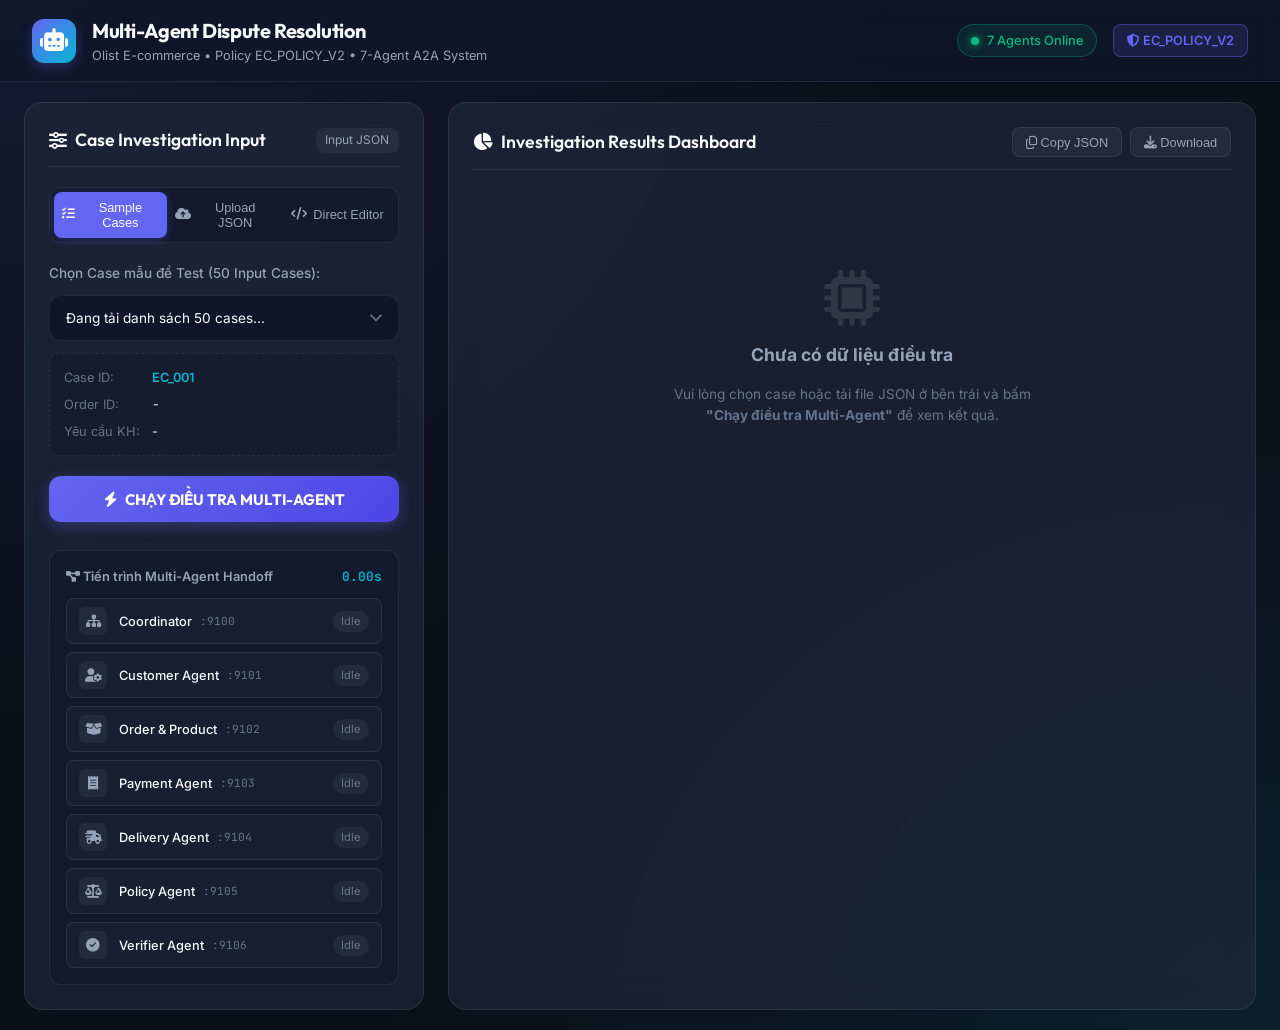
==== src/web/static/index.html @ 31a6c30f "test01" ====
<!DOCTYPE html>
<html lang="vi">
<head>
  <meta charset="UTF-8">
  <meta name="viewport" content="width=device-width, initial-scale=1.0">
  <title>Multi-Agent E-commerce Dispute Resolution Dashboard</title>

  <!-- Google Fonts -->
  <link rel="preconnect" href="https://fonts.googleapis.com">
  <link rel="preconnect" href="https://fonts.gstatic.com" crossorigin>
  <link href="https://fonts.googleapis.com/css2?family=Inter:wght@300;400;500;600;700&family=Outfit:wght@500;600;700;800&family=JetBrains+Mono:wght@400;500&display=swap" rel="stylesheet">
  
  <!-- FontAwesome Icons -->
  <link rel="stylesheet" href="https://cdnjs.cloudflare.com/ajax/libs/font-awesome/6.4.0/css/all.min.css">

  <!-- Custom CSS -->
  <link rel="stylesheet" href="styles.css">
</head>
<body>

  <!-- App Header -->
  <header class="app-header">
    <div class="logo-container">
      <div class="logo-icon">
        <i class="fa-solid fa-robot"></i>
      </div>
      <div>
        <h1>Multi-Agent Dispute Resolution</h1>
        <p class="subtitle">Olist E-commerce • Policy EC_POLICY_V2 • 7-Agent A2A System</p>
      </div>
    </div>

    <div class="header-status">
      <div class="status-pill active">
        <span class="pulse-dot"></span>
        <span class="status-text">7 Agents Online</span>
      </div>
      <div class="policy-badge">
        <i class="fa-solid fa-shield-halved"></i> EC_POLICY_V2
      </div>
    </div>
  </header>

  <!-- Main Container -->
  <main class="main-container">

    <!-- Left Column: Input Controls & Agent Stepper -->
    <section class="panel input-panel">
      <div class="panel-header">
        <h2><i class="fa-solid fa-sliders"></i> Case Investigation Input</h2>
        <span class="badge">Input JSON</span>
      </div>

      <!-- Input Mode Tabs -->
      <div class="tabs">
        <button class="tab-btn active" data-tab="sample"><i class="fa-solid fa-list-check"></i> Sample Cases</button>
        <button class="tab-btn" data-tab="dragdrop"><i class="fa-solid fa-cloud-arrow-up"></i> Upload JSON</button>
        <button class="tab-btn" data-tab="raw"><i class="fa-solid fa-code"></i> Direct Editor</button>
      </div>

      <!-- Tab Content 1: Sample Case Dropdown -->
      <div class="tab-content active" id="tab-sample">
        <label class="form-label">Chọn Case mẫu để Test (50 Input Cases):</label>
        <div class="custom-select-container" id="custom-select">
          <div class="custom-select-trigger" id="custom-select-trigger">
            <span id="custom-select-label">Đang tải danh sách 50 cases...</span>
            <i class="fa-solid fa-chevron-down select-icon"></i>
          </div>
          <div class="custom-select-options hidden" id="custom-select-options">
            <!-- Populated via JS with fixed max-height scrollbar -->
          </div>
        </div>

        <div class="case-preview-card" id="sample-preview">
          <div class="preview-row">
            <span class="label">Case ID:</span>
            <span class="value highlight" id="prev-case-id">EC_001</span>
          </div>
          <div class="preview-row">
            <span class="label">Order ID:</span>
            <span class="value mono" id="prev-order-id">-</span>
          </div>
          <div class="preview-row">
            <span class="label">Yêu cầu KH:</span>
            <span class="value" id="prev-message">-</span>
          </div>
        </div>
      </div>

      <!-- Tab Content 2: Drag & Drop Zone -->
      <div class="tab-content" id="tab-dragdrop">
        <div class="dropzone" id="dropzone">
          <i class="fa-solid fa-file-arrow-up drop-icon"></i>
          <h3>Kéo thả file EC_xxx.json vào đây</h3>
          <p>hoặc nhấn để chọn file từ máy tính</p>
          <input type="file" id="file-input" accept=".json" class="hidden-file-input">
          <div class="file-name-badge hidden" id="file-name-badge">
            <i class="fa-solid fa-file-code"></i> <span id="file-name-text">file.json</span>
          </div>
        </div>
      </div>

      <!-- Tab Content 3: Raw JSON Editor -->
      <div class="tab-content" id="tab-raw">
        <label for="raw-json-editor" class="form-label">Nhập hoặc Dán trực tiếp JSON Input:</label>
        <textarea id="raw-json-editor" class="json-textarea" spellcheck="false" placeholder='{
  "case_id": "EC_001",
  "customer_request": {
    "claimed_order_id": "9b75cdaf2d85857ef023980e15d01546"
  }
}'></textarea>
      </div>

      <!-- Action Button -->
      <button id="btn-run" class="btn-primary">
        <i class="fa-solid fa-bolt"></i> CHẠY ĐIỀU TRA MULTI-AGENT
      </button>

      <!-- Multi-Agent Stepper Progress -->
      <div class="agent-stepper-container">
        <div class="stepper-title">
          <span><i class="fa-solid fa-diagram-project"></i> Tiến trình Multi-Agent Handoff</span>
          <span class="stepper-time" id="stepper-timer">0.00s</span>
        </div>

        <div class="agent-nodes">
          <div class="agent-node" id="node-coordinator">
            <div class="node-icon"><i class="fa-solid fa-sitemap"></i></div>
            <div class="node-info">
              <div class="node-name">Coordinator</div>
              <div class="node-port">:9100</div>
            </div>
            <div class="node-status">Idle</div>
          </div>

          <div class="agent-node" id="node-customer">
            <div class="node-icon"><i class="fa-solid fa-user-gear"></i></div>
            <div class="node-info">
              <div class="node-name">Customer Agent</div>
              <div class="node-port">:9101</div>
            </div>
            <div class="node-status">Idle</div>
          </div>

          <div class="agent-node" id="node-order_product">
            <div class="node-icon"><i class="fa-solid fa-box-open"></i></div>
            <div class="node-info">
              <div class="node-name">Order & Product</div>
              <div class="node-port">:9102</div>
            </div>
            <div class="node-status">Idle</div>
          </div>

          <div class="agent-node" id="node-payment">
            <div class="node-icon"><i class="fa-solid fa-receipt"></i></div>
            <div class="node-info">
              <div class="node-name">Payment Agent</div>
              <div class="node-port">:9103</div>
            </div>
            <div class="node-status">Idle</div>
          </div>

          <div class="agent-node" id="node-delivery">
            <div class="node-icon"><i class="fa-solid fa-truck-fast"></i></div>
            <div class="node-info">
              <div class="node-name">Delivery Agent</div>
              <div class="node-port">:9104</div>
            </div>
            <div class="node-status">Idle</div>
          </div>

          <div class="agent-node" id="node-policy">
            <div class="node-icon"><i class="fa-solid fa-scale-balanced"></i></div>
            <div class="node-info">
              <div class="node-name">Policy Agent</div>
              <div class="node-port">:9105</div>
            </div>
            <div class="node-status">Idle</div>
          </div>

          <div class="agent-node" id="node-verifier">
            <div class="node-icon"><i class="fa-solid fa-circle-check"></i></div>
            <div class="node-info">
              <div class="node-name">Verifier Agent</div>
              <div class="node-port">:9106</div>
            </div>
            <div class="node-status">Idle</div>
          </div>
        </div>
      </div>
    </section>

    <!-- Right Column: Output Results Dashboard -->
    <section class="panel output-panel">
      <div class="panel-header">
        <h2><i class="fa-solid fa-chart-pie"></i> Investigation Results Dashboard</h2>
        <div class="output-actions">
          <button id="btn-copy-json" class="btn-secondary" title="Sao chép JSON"><i class="fa-regular fa-copy"></i> Copy JSON</button>
          <button id="btn-download-json" class="btn-secondary" title="Tải JSON"><i class="fa-solid fa-download"></i> Download</button>
        </div>
      </div>

      <!-- Empty State before running -->
      <div id="output-placeholder" class="placeholder-state">
        <i class="fa-solid fa-microchip placeholder-icon"></i>
        <h3>Chưa có dữ liệu điều tra</h3>
        <p>Vui lòng chọn case hoặc tải file JSON ở bên trái và bấm <strong>"Chạy điều tra Multi-Agent"</strong> để xem kết quả.</p>
      </div>

      <!-- Results Content Grid -->
      <div id="output-results" class="results-content hidden">

        <!-- Hero Case Summary Banner -->
        <div class="hero-summary-card" id="hero-card">
          <div class="hero-main">
            <div class="status-badge-large" id="res-status-badge">
              <i class="fa-solid fa-circle-exclamation"></i> ACTION REQUIRED
            </div>
            <div class="primary-issue-title" id="res-primary-issue">
              late_delivery_seller
            </div>
            <div class="confidence-tag">
              <i class="fa-solid fa-bullseye"></i> Confidence: <span id="res-confidence">0.95</span>
            </div>
          </div>

          <div class="hero-refund-box">
            <div class="refund-label">Số tiền đề xuất hoàn</div>
            <div class="refund-amount" id="res-refund-amount">R$ 18.27</div>
            <div class="refund-currency">BRL</div>
          </div>
        </div>

        <!-- Metric Grid -->
        <div class="grid-2col">

          <!-- Secondary Issues & Root Causes Card -->
          <div class="result-card">
            <div class="card-header"><i class="fa-solid fa-layer-group"></i> Phân tích Vấn đề & Nguyên nhân</div>
            
            <div class="metric-group">
              <span class="metric-label">Secondary Issues:</span>
              <div class="tag-list" id="res-secondary-issues">
                <!-- tags injected here -->
              </div>
            </div>

            <div class="metric-group">
              <span class="metric-label">Root Cause (Nguyên nhân gốc):</span>
              <div class="cause-box" id="res-root-cause">
                -
              </div>
            </div>

            <div class="metric-group">
              <span class="metric-label">Responsible Party (Bên chịu trách nhiệm):</span>
              <div class="party-box" id="res-responsible-party">
                -
              </div>
            </div>
          </div>

          <!-- Delivery Analysis Card -->
          <div class="result-card">
            <div class="card-header"><i class="fa-solid fa-truck-ramp-box"></i> Phân tích Giao nhận (Delivery)</div>
            
            <div class="metric-row">
              <span>Đã giao thực tế:</span>
              <strong class="mono" id="res-delivered-at">-</strong>
            </div>
            <div class="metric-row">
              <span>Dự kiến giao:</span>
              <strong class="mono" id="res-estimated-at">-</strong>
            </div>
            <div class="metric-row">
              <span>Chênh lệch giờ (Variance):</span>
              <strong class="highlight-var" id="res-delivery-var">-</strong>
            </div>
            <div class="metric-row">
              <span>Seller trễ bàn giao:</span>
              <span class="tag-list" id="res-late-sellers">-</span>
            </div>
          </div>

          <!-- Payment Reconciliation Card -->
          <div class="result-card">
            <div class="card-header"><i class="fa-solid fa-calculator"></i> Đối soát Tài chính (Payment)</div>

            <div class="metric-row">
              <span>Tổng tiền hàng:</span>
              <span class="mono" id="res-item-total">-</span>
            </div>
            <div class="metric-row">
              <span>Phí vận chuyển:</span>
              <span class="mono" id="res-freight-total">-</span>
            </div>
            <div class="metric-row bold">
              <span>Tổng tiền dự kiến:</span>
              <span class="mono" id="res-expected-total">-</span>
            </div>
            <div class="metric-row bold">
              <span>Tổng tiền thực trả:</span>
              <span class="mono" id="res-paid-total">-</span>
            </div>
            <div class="metric-row">
              <span>Trạng thái Reconciled:</span>
              <span id="res-reconciled-badge">-</span>
            </div>
          </div>

          <!-- Actions & Evidence Card -->
          <div class="result-card">
            <div class="card-header"><i class="fa-solid fa-list-check"></i> Hành động Xử lý & Bằng chứng</div>

            <div class="metric-group">
              <span class="metric-label">Resolution Actions:</span>
              <ol class="action-list" id="res-actions-list">
                <!-- injected -->
              </ol>
            </div>

            <div class="metric-group">
              <span class="metric-label">Grounded Evidence IDs (<span id="res-evidence-count">0</span>):</span>
              <div class="tag-list compact" id="res-evidence-tags">
                <!-- injected -->
              </div>
            </div>
          </div>

        </div>

        <!-- Raw JSON Viewer Accordion -->
        <div class="json-viewer-card">
          <div class="card-header">
            <span><i class="fa-solid fa-code"></i> Output JSON Schema Chi tiết</span>
            <button id="toggle-json-btn" class="btn-text">Thu gọn / Mở rộng</button>
          </div>
          <pre id="raw-json-output" class="json-code-block"><code>{}</code></pre>
        </div>

      </div>
    </section>

  </main>

  <script src="app.js"></script>
</body>
</html>
---- src/web/static/styles.css ----
/* Multi-Agent Dispute Resolution Dashboard Stylesheet */
:root {
  --bg-main: #0b0f19;
  --bg-card: rgba(30, 41, 59, 0.7);
  --bg-card-hover: rgba(30, 41, 59, 0.9);
  --border-color: rgba(255, 255, 255, 0.08);
  --border-highlight: rgba(99, 102, 241, 0.4);
  
  --text-primary: #f8fafc;
  --text-secondary: #94a3b8;
  --text-muted: #64748b;

  --accent-primary: #6366f1;
  --accent-secondary: #06b6d4;
  --color-success: #10b981;
  --color-warning: #f59e0b;
  --color-danger: #ef4444;
  
  --font-sans: 'Inter', system-ui, -apple-system, sans-serif;
  --font-display: 'Outfit', sans-serif;
  --font-mono: 'JetBrains Mono', monospace;

  --radius-sm: 8px;
  --radius-md: 12px;
  --radius-lg: 18px;

  --shadow-glow: 0 0 25px rgba(99, 102, 241, 0.15);
}

* {
  box-sizing: border-box;
  margin: 0;
  padding: 0;
}

body {
  background-color: var(--bg-main);
  background-image: 
    radial-gradient(at 0% 0%, rgba(99, 102, 241, 0.12) 0px, transparent 50%),
    radial-gradient(at 100% 100%, rgba(6, 182, 212, 0.1) 0px, transparent 50%);
  color: var(--text-primary);
  font-family: var(--font-sans);
  min-height: 100vh;
  line-height: 1.5;
  overflow-x: hidden;
  width: 100vw;
}

/* App Header */
.app-header {
  display: flex;
  justify-content: space-between;
  align-items: center;
  padding: 1rem 2rem;
  background: rgba(15, 23, 42, 0.8);
  backdrop-filter: blur(12px);
  border-bottom: 1px solid var(--border-color);
  position: sticky;
  top: 0;
  z-index: 100;
  width: 100%;
  box-sizing: border-box;
}

.logo-container {
  display: flex;
  align-items: center;
  gap: 1rem;
}

.logo-icon {
  width: 44px;
  height: 44px;
  background: linear-gradient(135deg, var(--accent-primary), var(--accent-secondary));
  border-radius: var(--radius-md);
  display: flex;
  align-items: center;
  justify-content: center;
  font-size: 1.4rem;
  color: #fff;
  box-shadow: 0 4px 12px rgba(99, 102, 241, 0.3);
}

.logo-container h1 {
  font-family: var(--font-display);
  font-size: 1.25rem;
  font-weight: 700;
  letter-spacing: -0.02em;
}

.subtitle {
  font-size: 0.8rem;
  color: var(--text-secondary);
}

.header-status {
  display: flex;
  align-items: center;
  gap: 1rem;
}

.status-pill {
  display: flex;
  align-items: center;
  gap: 0.5rem;
  background: rgba(16, 185, 129, 0.1);
  border: 1px solid rgba(16, 185, 129, 0.3);
  color: var(--color-success);
  padding: 0.35rem 0.8rem;
  border-radius: 999px;
  font-size: 0.8rem;
  font-weight: 500;
}

.pulse-dot {
  width: 8px;
  height: 8px;
  background-color: var(--color-success);
  border-radius: 50%;
  box-shadow: 0 0 8px var(--color-success);
  animation: pulse 1.5s infinite;
}

@keyframes pulse {
  0% { transform: scale(0.95); opacity: 0.8; }
  50% { transform: scale(1.2); opacity: 1; }
  100% { transform: scale(0.95); opacity: 0.8; }
}

.policy-badge {
  background: rgba(99, 102, 241, 0.15);
  border: 1px solid var(--border-highlight);
  color: var(--accent-primary);
  padding: 0.35rem 0.8rem;
  border-radius: var(--radius-sm);
  font-size: 0.8rem;
  font-weight: 600;
}

/* Main Container Grid */
.main-container {
  display: grid;
  grid-template-columns: 400px minmax(0, 1fr);
  gap: 1.5rem;
  padding: 1.25rem 1.5rem;
  max-width: 1600px;
  margin: 0 auto;
  width: 100%;
  box-sizing: border-box;
}

@media (max-width: 1100px) {
  .main-container {
    grid-template-columns: 1fr;
  }
}

/* Panel Layout */
.panel {
  background: var(--bg-card);
  backdrop-filter: blur(16px);
  border: 1px solid var(--border-color);
  border-radius: var(--radius-lg);
  padding: 1.5rem;
  display: flex;
  flex-direction: column;
  gap: 1.25rem;
}

.panel-header {
  display: flex;
  justify-content: space-between;
  align-items: center;
  padding-bottom: 0.75rem;
  border-bottom: 1px solid var(--border-color);
}

.panel-header h2 {
  font-family: var(--font-display);
  font-size: 1.1rem;
  font-weight: 600;
  display: flex;
  align-items: center;
  gap: 0.5rem;
  color: var(--text-primary);
}

.badge {
  background: rgba(255, 255, 255, 0.05);
  color: var(--text-secondary);
  padding: 0.2rem 0.6rem;
  border-radius: var(--radius-sm);
  font-size: 0.75rem;
}

/* Tabs */
.tabs {
  display: flex;
  background: rgba(15, 23, 42, 0.6);
  padding: 4px;
  border-radius: var(--radius-md);
  border: 1px solid var(--border-color);
}

.tab-btn {
  flex: 1;
  background: transparent;
  border: none;
  color: var(--text-secondary);
  padding: 0.5rem;
  border-radius: var(--radius-sm);
  font-size: 0.8rem;
  font-weight: 500;
  cursor: pointer;
  transition: all 0.2s;
  display: flex;
  align-items: center;
  justify-content: center;
  gap: 0.4rem;
}

.tab-btn:hover {
  color: var(--text-primary);
}

.tab-btn.active {
  background: var(--accent-primary);
  color: #fff;
  box-shadow: 0 2px 8px rgba(99, 102, 241, 0.3);
}

/* Tab Contents */
.tab-content {
  display: none;
}

.tab-content.active {
  display: flex;
  flex-direction: column;
  gap: 0.75rem;
}

.form-label {
  font-size: 0.85rem;
  font-weight: 500;
  color: var(--text-secondary);
}

.custom-select-container {
  position: relative;
  width: 100%;
}

.custom-select-trigger {
  width: 100%;
  background: rgba(15, 23, 42, 0.95);
  border: 1px solid var(--border-color);
  color: var(--text-primary);
  padding: 0.75rem 1rem;
  border-radius: var(--radius-md);
  font-family: var(--font-sans);
  font-size: 0.85rem;
  cursor: pointer;
  display: flex;
  justify-content: space-between;
  align-items: center;
  user-select: none;
  transition: border-color 0.2s;
}

.custom-select-trigger:hover, .custom-select-container.open .custom-select-trigger {
  border-color: var(--accent-primary);
}

.custom-select-options {
  position: absolute;
  top: calc(100% + 6px); /* ALWAYS POPS DOWNWARDS */
  left: 0;
  right: 0;
  background: #0f172a;
  border: 1px solid var(--border-highlight);
  border-radius: var(--radius-md);
  max-height: 220px; /* Displays ~6-7 items */
  overflow-y: auto;
  z-index: 1000;
  box-shadow: 0 12px 30px rgba(0, 0, 0, 0.6);
  display: flex;
  flex-direction: column;
}

/* Custom Scrollbar for Options Dropdown */
.custom-select-options::-webkit-scrollbar {
  width: 6px;
}

.custom-select-options::-webkit-scrollbar-track {
  background: rgba(15, 23, 42, 0.6);
}

.custom-select-options::-webkit-scrollbar-thumb {
  background: var(--accent-primary);
  border-radius: 999px;
}

.custom-select-option {
  padding: 0.65rem 1rem;
  font-size: 0.85rem;
  color: var(--text-secondary);
  cursor: pointer;
  transition: all 0.15s;
  border-bottom: 1px solid rgba(255, 255, 255, 0.03);
}

.custom-select-option:last-child {
  border-bottom: none;
}

.custom-select-option:hover, .custom-select-option.selected {
  background: rgba(99, 102, 241, 0.2);
  color: #fff;
  font-weight: 600;
}

.select-icon {
  position: absolute;
  right: 1rem;
  top: 50%;
  transform: translateY(-50%);
  color: var(--text-muted);
  pointer-events: none;
}

.case-preview-card {
  background: rgba(15, 23, 42, 0.4);
  border: 1px dashed var(--border-color);
  border-radius: var(--radius-md);
  padding: 0.85rem;
  display: flex;
  flex-direction: column;
  gap: 0.5rem;
  font-size: 0.8rem;
}

.preview-row {
  display: flex;
  gap: 0.5rem;
}

.preview-row .label {
  color: var(--text-muted);
  min-width: 80px;
}

.preview-row .value {
  color: var(--text-primary);
  word-break: break-all;
}

.preview-row .value.highlight {
  color: var(--accent-secondary);
  font-weight: 600;
}

/* Dropzone */
.dropzone {
  border: 2px dashed var(--border-highlight);
  background: rgba(99, 102, 241, 0.03);
  border-radius: var(--radius-md);
  padding: 2rem 1rem;
  text-align: center;
  cursor: pointer;
  transition: all 0.2s;
  position: relative;
}

.dropzone:hover, .dropzone.dragover {
  background: rgba(99, 102, 241, 0.08);
  border-color: var(--accent-primary);
}

.drop-icon {
  font-size: 2.2rem;
  color: var(--accent-primary);
  margin-bottom: 0.5rem;
}

.dropzone h3 {
  font-size: 0.9rem;
  font-weight: 600;
}

.dropzone p {
  font-size: 0.75rem;
  color: var(--text-muted);
}

.hidden-file-input {
  display: none;
}

.file-name-badge {
  margin-top: 0.75rem;
  display: inline-flex;
  align-items: center;
  gap: 0.4rem;
  background: rgba(99, 102, 241, 0.2);
  color: var(--accent-primary);
  padding: 0.3rem 0.7rem;
  border-radius: var(--radius-sm);
  font-size: 0.8rem;
}

.hidden {
  display: none !important;
}

/* JSON Textarea */
.json-textarea {
  width: 100%;
  height: 140px;
  background: rgba(15, 23, 42, 0.8);
  border: 1px solid var(--border-color);
  border-radius: var(--radius-md);
  color: #38bdf8;
  font-family: var(--font-mono);
  font-size: 0.8rem;
  padding: 0.75rem;
  resize: vertical;
  outline: none;
}

.json-textarea:focus {
  border-color: var(--accent-primary);
}

/* Buttons */
.btn-primary {
  width: 100%;
  background: linear-gradient(135deg, var(--accent-primary), #4f46e5);
  color: #fff;
  border: none;
  padding: 0.85rem 1.25rem;
  border-radius: var(--radius-md);
  font-family: var(--font-display);
  font-size: 0.95rem;
  font-weight: 700;
  cursor: pointer;
  display: flex;
  align-items: center;
  justify-content: center;
  gap: 0.5rem;
  box-shadow: 0 4px 14px rgba(99, 102, 241, 0.35);
  transition: all 0.2s;
}

.btn-primary:hover {
  transform: translateY(-1px);
  box-shadow: 0 6px 18px rgba(99, 102, 241, 0.45);
}

.btn-secondary {
  background: rgba(255, 255, 255, 0.05);
  border: 1px solid var(--border-color);
  color: var(--text-secondary);
  padding: 0.4rem 0.8rem;
  border-radius: var(--radius-sm);
  font-size: 0.8rem;
  cursor: pointer;
  transition: all 0.2s;
}

.btn-secondary:hover {
  background: rgba(255, 255, 255, 0.1);
  color: var(--text-primary);
}

/* Agent Stepper Visualizer */
.agent-stepper-container {
  background: rgba(15, 23, 42, 0.5);
  border: 1px solid var(--border-color);
  border-radius: var(--radius-md);
  padding: 1rem;
  margin-top: 0.5rem;
}

.stepper-title {
  display: flex;
  justify-content: space-between;
  font-size: 0.8rem;
  font-weight: 600;
  color: var(--text-secondary);
  margin-bottom: 0.75rem;
}

.stepper-time {
  color: var(--accent-secondary);
  font-family: var(--font-mono);
}

.agent-nodes {
  display: flex;
  flex-direction: column;
  gap: 0.5rem;
}

.agent-node {
  display: flex;
  align-items: center;
  gap: 0.75rem;
  background: rgba(30, 41, 59, 0.4);
  border: 1px solid var(--border-color);
  padding: 0.5rem 0.75rem;
  border-radius: var(--radius-sm);
  transition: all 0.3s;
}

.agent-node.running {
  border-color: var(--accent-secondary);
  background: rgba(6, 182, 212, 0.1);
}

.agent-node.completed {
  border-color: var(--color-success);
  background: rgba(16, 185, 129, 0.08);
}

.node-icon {
  width: 28px;
  height: 28px;
  border-radius: 6px;
  background: rgba(255, 255, 255, 0.05);
  display: flex;
  align-items: center;
  justify-content: center;
  font-size: 0.85rem;
  color: var(--text-secondary);
}

.agent-node.running .node-icon {
  color: var(--accent-secondary);
  animation: pulse 1s infinite;
}

.agent-node.completed .node-icon {
  color: var(--color-success);
}

.node-info {
  flex: 1;
  display: flex;
  align-items: center;
  gap: 0.5rem;
}

.node-name {
  font-size: 0.8rem;
  font-weight: 500;
}

.node-port {
  font-size: 0.7rem;
  color: var(--text-muted);
  font-family: var(--font-mono);
}

.node-status {
  font-size: 0.7rem;
  padding: 0.15rem 0.5rem;
  border-radius: 999px;
  background: rgba(255, 255, 255, 0.05);
  color: var(--text-muted);
}

.agent-node.completed .node-status {
  background: rgba(16, 185, 129, 0.2);
  color: var(--color-success);
}

/* Output Dashboard Panel */
.output-actions {
  display: flex;
  gap: 0.5rem;
}

.placeholder-state {
  display: flex;
  flex-direction: column;
  align-items: center;
  justify-content: center;
  padding: 5rem 2rem;
  text-align: center;
  color: var(--text-muted);
  gap: 1rem;
}

.placeholder-icon {
  font-size: 3.5rem;
  color: rgba(255, 255, 255, 0.1);
}

.placeholder-state h3 {
  font-size: 1.1rem;
  color: var(--text-secondary);
}

.placeholder-state p {
  font-size: 0.85rem;
  max-width: 400px;
}

.results-content {
  display: flex;
  flex-direction: column;
  gap: 1.25rem;
}

/* Hero Summary Card */
.hero-summary-card {
  background: linear-gradient(135deg, rgba(30, 41, 59, 0.9), rgba(15, 23, 42, 0.9));
  border: 1px solid var(--border-highlight);
  border-radius: var(--radius-md);
  padding: 1.25rem;
  display: flex;
  justify-content: space-between;
  align-items: center;
  box-shadow: var(--shadow-glow);
}

.status-badge-large {
  display: inline-flex;
  align-items: center;
  gap: 0.5rem;
  background: rgba(239, 68, 68, 0.15);
  border: 1px solid rgba(239, 68, 68, 0.4);
  color: var(--color-danger);
  padding: 0.35rem 0.85rem;
  border-radius: 999px;
  font-size: 0.75rem;
  font-weight: 700;
  letter-spacing: 0.05em;
}

.status-badge-large.no-action {
  background: rgba(16, 185, 129, 0.15);
  border-color: rgba(16, 185, 129, 0.4);
  color: var(--color-success);
}

.primary-issue-title {
  font-family: var(--font-display);
  font-size: 1.5rem;
  font-weight: 800;
  color: #fff;
  margin: 0.35rem 0;
}

.confidence-tag {
  font-size: 0.8rem;
  color: var(--text-secondary);
}

.hero-refund-box {
  background: rgba(16, 185, 129, 0.1);
  border: 1px solid rgba(16, 185, 129, 0.3);
  padding: 1rem 1.5rem;
  border-radius: var(--radius-md);
  text-align: right;
}

.refund-label {
  font-size: 0.75rem;
  color: var(--text-secondary);

}

.refund-amount {
  font-family: var(--font-display);
  font-size: 1.8rem;
  font-weight: 800;
  color: var(--color-success);
}

.refund-currency {
  font-size: 0.7rem;
  color: var(--text-muted);
}

/* Metric Grid */
.grid-2col {
  display: grid;
  grid-template-columns: 1fr 1fr;
  gap: 1rem;
}

@media (max-width: 768px) {
  .grid-2col {
    grid-template-columns: 1fr;
  }
}

.result-card {
  background: rgba(15, 23, 42, 0.6);
  border: 1px solid var(--border-color);
  border-radius: var(--radius-md);
  padding: 1rem;
  display: flex;
  flex-direction: column;
  gap: 0.75rem;
}

.card-header {
  font-size: 0.85rem;
  font-weight: 600;
  color: var(--accent-secondary);
  display: flex;
  align-items: center;
  gap: 0.4rem;
  padding-bottom: 0.5rem;
  border-bottom: 1px solid var(--border-color);
}

.metric-group {
  display: flex;
  flex-direction: column;
  gap: 0.35rem;
}

.metric-label {
  font-size: 0.75rem;
  color: var(--text-muted);
}

.metric-row {
  display: flex;
  justify-content: space-between;
  font-size: 0.8rem;
  color: var(--text-secondary);
}

.metric-row.bold {
  color: var(--text-primary);
  font-weight: 600;
}

.mono {
  font-family: var(--font-mono);
}

.highlight-var {
  color: #f43f5e;
  font-weight: 700;
  font-family: var(--font-mono);
}

.tag-list {
  display: flex;
  flex-wrap: wrap;
  gap: 0.35rem;
}

.tag {
  background: rgba(255, 255, 255, 0.05);
  border: 1px solid var(--border-color);
  color: var(--text-primary);
  padding: 0.2rem 0.5rem;
  border-radius: var(--radius-sm);
  font-size: 0.75rem;
}

.tag.evidence {
  background: rgba(99, 102, 241, 0.15);
  border-color: rgba(99, 102, 241, 0.3);
  color: #a5b4fc;
  font-family: var(--font-mono);
}

.action-list {
  padding-left: 1.2rem;
  font-size: 0.8rem;
  color: var(--text-primary);
  display: flex;
  flex-direction: column;
  gap: 0.25rem;
}

.action-list li {
  color: #38bdf8;
  font-weight: 500;
}

/* Raw JSON Accordion */
.json-viewer-card {
  background: rgba(15, 23, 42, 0.8);
  border: 1px solid var(--border-color);
  border-radius: var(--radius-md);
  overflow: hidden;
}

.json-viewer-card .card-header {
  padding: 0.75rem 1rem;
  border-bottom: 1px solid var(--border-color);
  justify-content: space-between;
}

.btn-text {
  background: none;
  border: none;
  color: var(--accent-secondary);
  font-size: 0.75rem;
  cursor: pointer;
}

.json-code-block {
  padding: 1rem;
  font-family: var(--font-mono);
  font-size: 0.8rem;
  color: #38bdf8;
  max-height: 350px;
  overflow-y: auto;
}
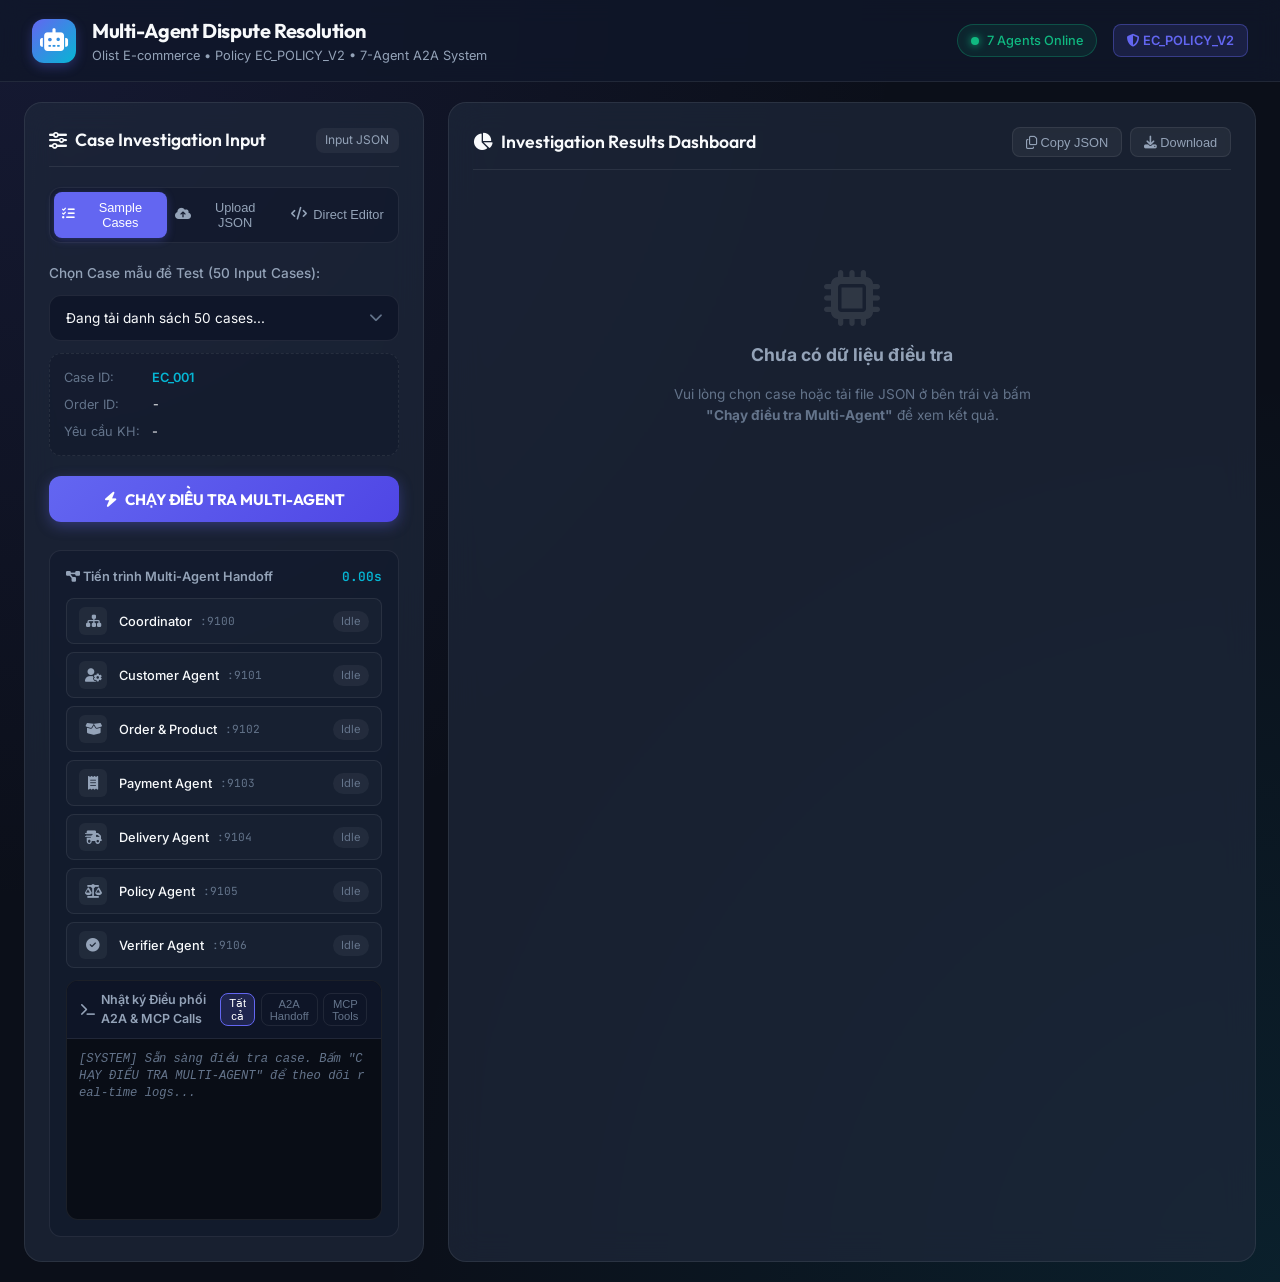
==== commit 457d069f: "test2" ====
--- a/src/web/static/index.html
+++ b/src/web/static/index.html
@@ -185,7 +185,21 @@
               <div class="node-port">:9106</div>
             </div>
             <div class="node-status">Idle</div>
-          </div>
+        </div>
+      </div>
+
+      <!-- Real-time A2A & MCP Trace Log Terminal -->
+      <div class="trace-terminal-container">
+        <div class="terminal-header">
+          <div class="terminal-title"><i class="fa-solid fa-terminal"></i> Nhật ký Điều phối A2A & MCP Calls</div>
+          <div class="terminal-filters">
+            <button class="filter-btn active" data-filter="all">Tất cả</button>
+            <button class="filter-btn" data-filter="a2a">A2A Handoff</button>
+            <button class="filter-btn" data-filter="mcp">MCP Tools</button>
+          </div>
+        </div>
+        <div class="terminal-body" id="trace-terminal-body">
+          <div class="log-line system">[SYSTEM] Sẵn sàng điều tra case. Bấm "CHẠY ĐIỀU TRA MULTI-AGENT" để theo dõi real-time logs...</div>
         </div>
       </div>
     </section>
--- a/src/web/static/styles.css
+++ b/src/web/static/styles.css
@@ -818,3 +818,107 @@
   max-height: 350px;
   overflow-y: auto;
 }
+
+/* Trace Terminal Console */
+.trace-terminal-container {
+  background: #090d16;
+  border: 1px solid var(--border-color);
+  border-radius: var(--radius-md);
+  overflow: hidden;
+  margin-top: 0.75rem;
+}
+
+.terminal-header {
+  background: rgba(15, 23, 42, 0.9);
+  padding: 0.6rem 0.85rem;
+  display: flex;
+  justify-content: space-between;
+  align-items: center;
+  border-bottom: 1px solid var(--border-color);
+}
+
+.terminal-title {
+  font-size: 0.78rem;
+  font-weight: 600;
+  color: var(--text-secondary);
+  display: flex;
+  align-items: center;
+  gap: 0.4rem;
+}
+
+.terminal-filters {
+  display: flex;
+  gap: 0.35rem;
+}
+
+.filter-btn {
+  background: transparent;
+  border: 1px solid var(--border-color);
+  color: var(--text-muted);
+  font-size: 0.7rem;
+  padding: 0.15rem 0.5rem;
+  border-radius: var(--radius-sm);
+  cursor: pointer;
+  transition: all 0.15s;
+}
+
+.filter-btn.active, .filter-btn:hover {
+  background: rgba(99, 102, 241, 0.2);
+  border-color: var(--accent-primary);
+  color: #fff;
+}
+
+.terminal-body {
+  padding: 0.75rem;
+  font-family: var(--font-mono);
+  font-size: 0.76rem;
+  height: 180px;
+  overflow-y: auto;
+  display: flex;
+  flex-direction: column;
+  gap: 0.35rem;
+}
+
+.terminal-body::-webkit-scrollbar {
+  width: 5px;
+}
+
+.terminal-body::-webkit-scrollbar-thumb {
+  background: #334155;
+  border-radius: 999px;
+}
+
+.log-line {
+  line-height: 1.4;
+  word-break: break-all;
+}
+
+.log-line.system {
+  color: var(--text-muted);
+  font-style: italic;
+}
+
+.log-line .tag-a2a {
+  color: var(--accent-secondary);
+  font-weight: bold;
+}
+
+.log-line .tag-mcp {
+  color: #a855f7;
+  font-weight: bold;
+}
+
+.log-line .tag-policy {
+  color: #f59e0b;
+  font-weight: bold;
+}
+
+.log-line .tag-verifier {
+  color: var(--color-success);
+  font-weight: bold;
+}
+
+.log-line .ts {
+  color: var(--text-muted);
+  margin-right: 0.4rem;
+}
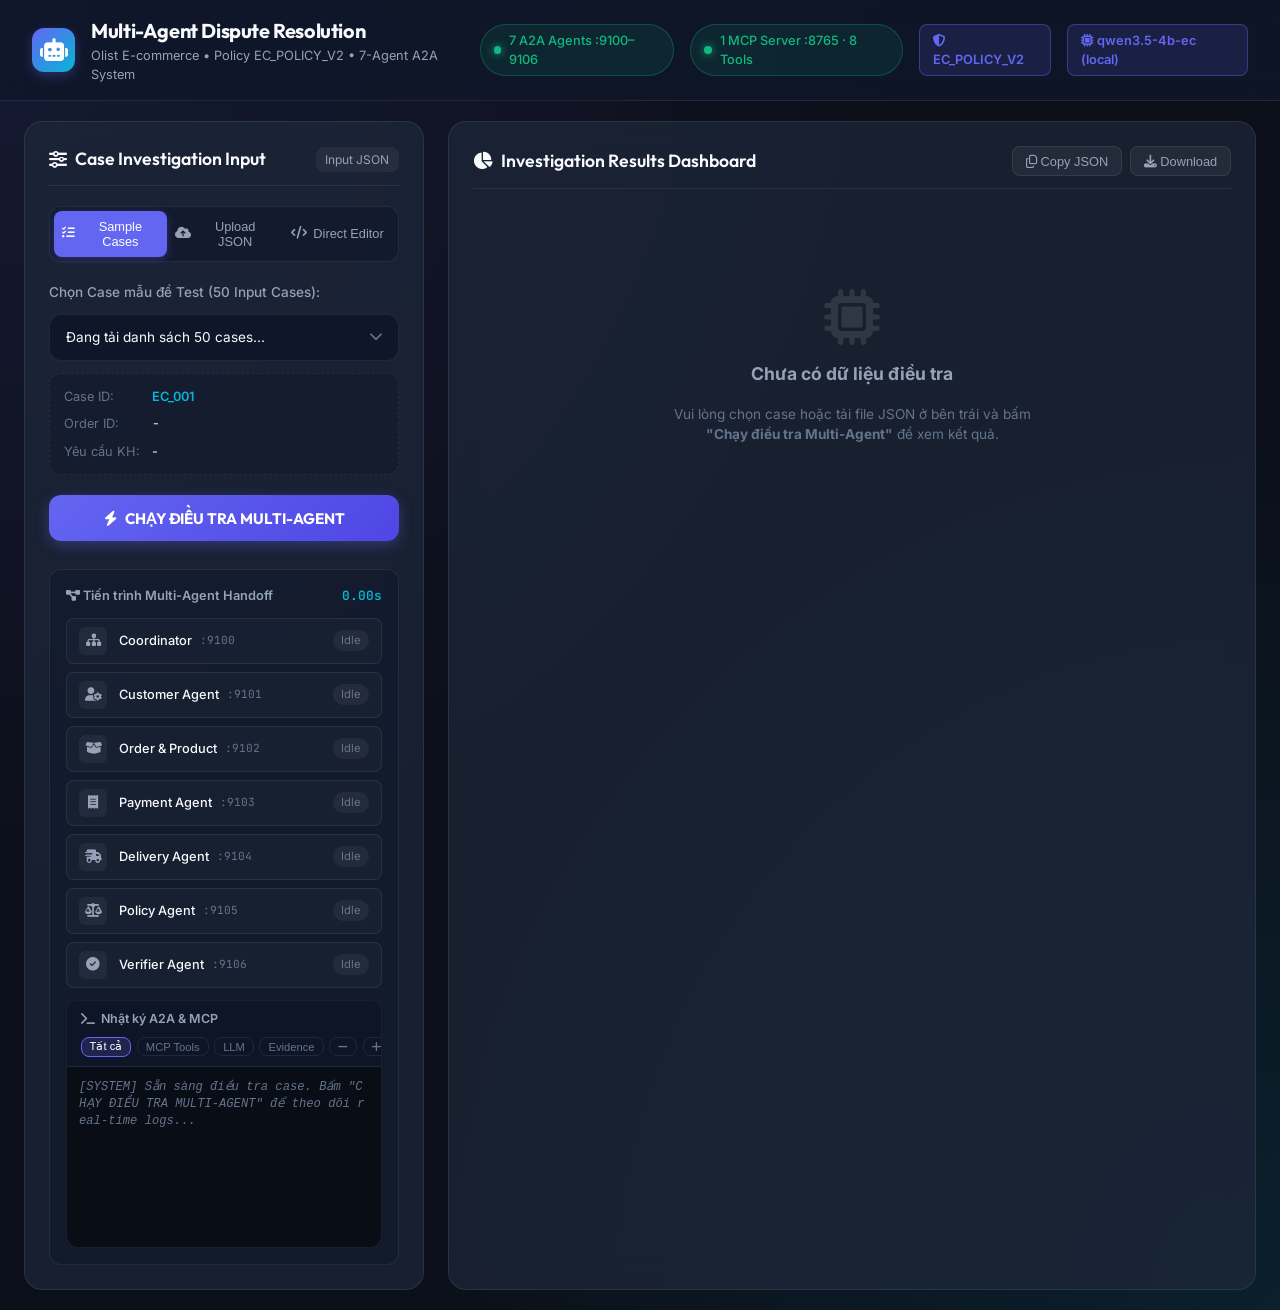
==== commit fd340f3b: "test4" ====
--- a/src/web/static/index.html
+++ b/src/web/static/index.html
@@ -33,10 +33,17 @@
     <div class="header-status">
       <div class="status-pill active">
         <span class="pulse-dot"></span>
-        <span class="status-text">7 Agents Online</span>
+        <span class="status-text">7 A2A Agents :9100–9106</span>
+      </div>
+      <div class="status-pill active">
+        <span class="pulse-dot"></span>
+        <span class="status-text">1 MCP Server :8765 · 8 Tools</span>
       </div>
       <div class="policy-badge">
         <i class="fa-solid fa-shield-halved"></i> EC_POLICY_V2
+      </div>
+      <div class="policy-badge">
+        <i class="fa-solid fa-microchip"></i> qwen3.5-4b-ec (local)
       </div>
     </div>
   </header>
@@ -191,11 +198,15 @@
       <!-- Real-time A2A & MCP Trace Log Terminal -->
       <div class="trace-terminal-container">
         <div class="terminal-header">
-          <div class="terminal-title"><i class="fa-solid fa-terminal"></i> Nhật ký Điều phối A2A & MCP Calls</div>
+          <div class="terminal-title"><i class="fa-solid fa-terminal"></i> Nhật ký A2A &amp; MCP</div>
           <div class="terminal-filters">
             <button class="filter-btn active" data-filter="all">Tất cả</button>
-            <button class="filter-btn" data-filter="a2a">A2A Handoff</button>
             <button class="filter-btn" data-filter="mcp">MCP Tools</button>
+            <button class="filter-btn" data-filter="llm">LLM</button>
+            <button class="filter-btn" data-filter="evidence">Evidence</button>
+            <button class="filter-btn" id="btn-font-minus" title="Giảm cỡ chữ"><i class="fa-solid fa-minus"></i></button>
+            <button class="filter-btn" id="btn-font-plus" title="Tăng cỡ chữ"><i class="fa-solid fa-plus"></i></button>
+            <button class="filter-btn" id="btn-terminal-expand" title="Phóng to toàn màn hình"><i class="fa-solid fa-expand"></i></button>
           </div>
         </div>
         <div class="terminal-body" id="trace-terminal-body">
--- a/src/web/static/styles.css
+++ b/src/web/static/styles.css
@@ -832,8 +832,10 @@
   background: rgba(15, 23, 42, 0.9);
   padding: 0.6rem 0.85rem;
   display: flex;
+  flex-wrap: wrap;
   justify-content: space-between;
   align-items: center;
+  gap: 0.5rem;
   border-bottom: 1px solid var(--border-color);
 }
 
@@ -844,11 +846,19 @@
   display: flex;
   align-items: center;
   gap: 0.4rem;
+  white-space: nowrap;
+  flex: 1 1 auto;
+  min-width: 0;
+  overflow: hidden;
+  text-overflow: ellipsis;
 }
 
 .terminal-filters {
   display: flex;
+  flex-wrap: wrap;
+  align-items: center;
   gap: 0.35rem;
+  flex: 0 0 auto;
 }
 
 .filter-btn {
@@ -922,3 +932,113 @@
   color: var(--text-muted);
   margin-right: 0.4rem;
 }
+
+/* ===== Structured trace log entries (real A2A run) ===== */
+.log-entry {
+  border-left: 2px solid #334155;
+  padding: 0.35rem 0.6rem;
+  border-radius: 4px;
+  background: rgba(15, 23, 42, 0.55);
+  line-height: 1.5;
+}
+.log-entry.ok    { border-left-color: var(--color-success); }
+.log-entry.warn  { border-left-color: #f59e0b; }
+.log-entry.bad   { border-left-color: #ef4444; }
+.log-entry.run   { border-left-color: var(--accent-primary); }
+
+.log-head {
+  display: flex;
+  flex-wrap: wrap;
+  align-items: center;
+  gap: 0.45rem;
+}
+.log-head .ts    { color: var(--text-muted); }
+.log-head .delta { color: #38bdf8; font-weight: 600; }
+.agent-chip {
+  color: var(--accent-secondary);
+  font-weight: 700;
+}
+.status-chip {
+  font-size: 0.64rem;
+  font-weight: 700;
+  letter-spacing: 0.05em;
+  padding: 0.05rem 0.45rem;
+  border-radius: 999px;
+  border: 1px solid currentColor;
+}
+.status-chip.ok   { color: var(--color-success); }
+.status-chip.warn { color: #f59e0b; }
+.status-chip.bad  { color: #ef4444; }
+.status-chip.run  { color: var(--accent-primary); }
+
+.log-q       { color: var(--text-muted); font-style: italic; margin-top: 0.15rem; }
+.log-action  { color: #e2e8f0; }
+.log-evidence { color: #a855f7; word-break: break-all; }
+.log-evidence span {
+  background: rgba(168, 85, 247, 0.12);
+  border-radius: 3px;
+  padding: 0 0.25rem;
+  margin-right: 0.15rem;
+  display: inline-block;
+}
+.log-missing { color: #f59e0b; }
+.log-note {
+  color: #86efac;
+  background: rgba(34, 197, 94, 0.08);
+  border-radius: 4px;
+  padding: 0.25rem 0.45rem;
+  margin-top: 0.2rem;
+  white-space: pre-wrap;
+}
+.log-payload summary {
+  cursor: pointer;
+  color: var(--text-muted);
+  font-size: 0.68rem;
+}
+.log-payload pre {
+  background: #0b1120;
+  border-radius: 4px;
+  padding: 0.4rem 0.6rem;
+  overflow-x: auto;
+  color: #94a3b8;
+  margin: 0.25rem 0 0;
+}
+
+/* ===== Fullscreen terminal popup ===== */
+.terminal-backdrop {
+  position: fixed;
+  inset: 0;
+  background: rgba(2, 6, 16, 0.82);
+  backdrop-filter: blur(3px);
+  z-index: 999;
+}
+.terminal-backdrop.hidden { display: none; }
+
+.trace-terminal-container.expanded {
+  position: fixed;
+  inset: 2.5vh 2.5vw;
+  z-index: 1000;
+  margin: 0;
+  display: flex;
+  flex-direction: column;
+  border-color: var(--accent-primary);
+  box-shadow: 0 24px 70px rgba(0, 0, 0, 0.75);
+}
+.trace-terminal-container.expanded .terminal-header {
+  flex: 0 0 auto;
+  padding: 0.85rem 1.15rem;
+}
+.trace-terminal-container.expanded .terminal-title { font-size: 0.95rem; }
+.trace-terminal-container.expanded .filter-btn { font-size: 0.78rem; padding: 0.3rem 0.7rem; }
+.trace-terminal-container.expanded .terminal-body {
+  flex: 1 1 auto;
+  height: auto;
+  max-height: none;
+  font-size: 0.88rem;
+  padding: 1rem 1.25rem;
+  gap: 0.55rem;
+}
+.trace-terminal-container.expanded .log-entry { padding: 0.5rem 0.85rem; }
+.trace-terminal-container.expanded .log-payload pre { font-size: 0.8rem; }
+
+body.terminal-locked { overflow: hidden; }
